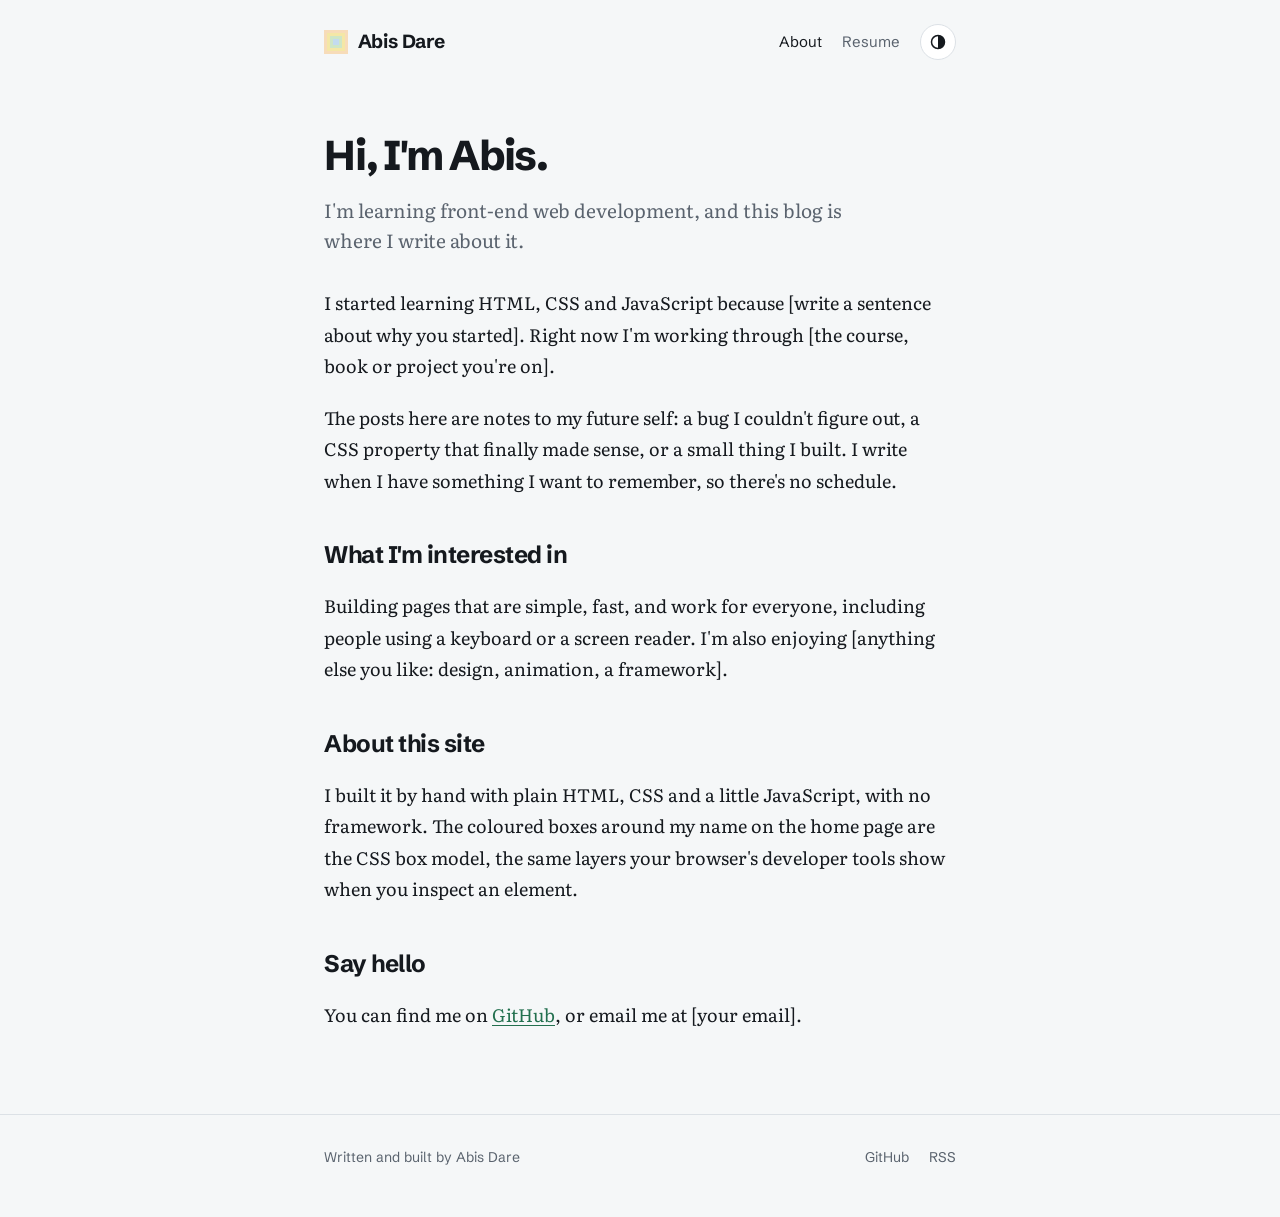
==== about.html @ 07d05f13 "Add blog design: home, post, about and resume pages Co-Authored-By: Claude Opus 5.5 (1M context) <no" ====
<!doctype html>
<html lang="en">
<head>
  <meta charset="utf-8">
  <meta name="viewport" content="width=device-width, initial-scale=1">
  <title>About · Abis</title>
  <meta name="description" content="About Abis and this blog.">
  <link rel="preconnect" href="https://fonts.googleapis.com">
  <link rel="preconnect" href="https://fonts.gstatic.com" crossorigin>
  <link rel="stylesheet" href="https://fonts.googleapis.com/css2?family=JetBrains+Mono:wght@400;500&family=Literata:opsz,wght@7..72,400..600&family=Schibsted+Grotesk:wght@400..900&display=swap">
  <link rel="stylesheet" href="styles.css">
</head>
<body>
  <!--PAGE-->
  <header class="site-header">
    <div class="wrap">
      <a class="logo" href="index.html" aria-label="Abis Dare, home">
        <span class="logo-mark" aria-hidden="true"><span><span><span></span></span></span></span>
        Abis Dare
      </a>
      <nav class="site-nav" aria-label="Main">
        <a href="about.html" aria-current="page">About</a>
        <a href="resume.html">Resume</a>
        <button class="theme-toggle" type="button" aria-label="Switch light or dark theme">
          <svg viewBox="0 0 16 16" aria-hidden="true"><circle cx="8" cy="8" r="6.5" fill="none" stroke="currentColor" stroke-width="1.5"/><path d="M8 1.5a6.5 6.5 0 0 1 0 13z" fill="currentColor"/></svg>
        </button>
      </nav>
    </div>
  </header>

  <main class="page wrap">
    <header class="page-head">
      <h1>Hi, I'm Abis.</h1>
      <p class="lede">I'm learning front-end web development, and this blog is where I write about it.</p>
    </header>

    <div class="prose">
      <p>I started learning HTML, CSS and JavaScript because [write a sentence about why you started]. Right now I'm working through [the course, book or project you're on].</p>

      <p>The posts here are notes to my future self: a bug I couldn't figure out, a CSS property that finally made sense, or a small thing I built. I write when I have something I want to remember, so there's no schedule.</p>

      <h2>What I'm interested in</h2>
      <p>Building pages that are simple, fast, and work for everyone, including people using a keyboard or a screen reader. I'm also enjoying [anything else you like: design, animation, a framework].</p>

      <h2>About this site</h2>
      <p>I built it by hand with plain HTML, CSS and a little JavaScript, with no framework. The coloured boxes around my name on the home page are the CSS box model, the same layers your browser's developer tools show when you inspect an element.</p>

      <h2>Say hello</h2>
      <p>You can find me on <a href="#">GitHub</a>, or email me at [your email].</p>
    </div>
  </main>

  <footer class="site-footer">
    <div class="wrap">
      <p>Written and built by Abis Dare</p>
      <nav aria-label="Elsewhere">
        <a href="#">GitHub</a>
        <a href="#">RSS</a>
      </nav>
    </div>
  </footer>
  <!--/PAGE-->

  <script src="script.js"></script>
</body>
</html>
---- styles.css ----
/* Layout: one calm reading column, left-aligned. The only loud thing is the
   DevTools-style box-model nameplate on the home page. */
:root {
  --bg: #f5f7f8;
  --surface: #ffffff;
  --ink: #15191e;
  --muted: #5a636e;
  --line: #dce1e6;
  --accent: #23704f;
  --accent-soft: #e2f0e8;

  /* box-model layers, as browser inspectors colour them */
  --bm-margin: #f7dcb9;
  --bm-border: #f4e7a6;
  --bm-padding: #cfe6c6;
  --bm-content: #c3dbef;

  --font-display: "Schibsted Grotesk", "Helvetica Neue", Arial, sans-serif;
  --font-body: "Literata", Georgia, "Times New Roman", serif;
  --font-mono: "JetBrains Mono", ui-monospace, "SFMono-Regular", Menlo, monospace;

  --step--1: 0.8125rem;
  --step-0: 1rem;
  --step-1: 1.1875rem;
  --step-2: 1.5rem;
  --step-3: clamp(1.9rem, 1.4rem + 2.2vw, 2.6rem);
  --step-4: clamp(2.6rem, 1.6rem + 5vw, 4.25rem);

  --column: 42rem;
}

@media (prefers-color-scheme: dark) {
  :root:not([data-theme="light"]) {
    --bg: #101317;
    --surface: #161a1f;
    --ink: #e6e9ec;
    --muted: #98a1ab;
    --line: #272d34;
    --accent: #78d2a5;
    --accent-soft: #1a2c24;
    --bm-margin: #4a3520;
    --bm-border: #4a4220;
    --bm-padding: #243f2a;
    --bm-content: #1d3248;
    color-scheme: dark;
  }
}

:root[data-theme="dark"] {
  --bg: #101317;
  --surface: #161a1f;
  --ink: #e6e9ec;
  --muted: #98a1ab;
  --line: #272d34;
  --accent: #78d2a5;
  --accent-soft: #1a2c24;
  --bm-margin: #4a3520;
  --bm-border: #4a4220;
  --bm-padding: #243f2a;
  --bm-content: #1d3248;
  color-scheme: dark;
}

*,
*::before,
*::after { box-sizing: border-box; }

html { -webkit-text-size-adjust: 100%; }

body {
  margin: 0;
  background: var(--bg);
  color: var(--ink);
  font-family: var(--font-display);
  font-size: var(--step-0);
  line-height: 1.55;
}

a { color: inherit; }

:focus-visible {
  outline: 2px solid var(--accent);
  outline-offset: 3px;
  border-radius: 2px;
}

.wrap {
  max-width: var(--column);
  margin-inline: auto;
  padding-inline: 1.25rem;
}

/* ---------- header ---------- */

.site-header {
  padding-block: 1.5rem;
}

.site-header .wrap {
  display: flex;
  align-items: center;
  justify-content: space-between;
  gap: 1rem;
  flex-wrap: wrap;
}

.logo {
  display: inline-flex;
  align-items: center;
  gap: 0.6rem;
  font-weight: 700;
  font-size: var(--step-1);
  letter-spacing: -0.01em;
  text-decoration: none;
}

/* four nested squares: margin, border, padding, content */
.logo-mark {
  width: 1.5rem;
  height: 1.5rem;
  padding: 3px;
  background: var(--bm-margin);
  flex: none;
}
.logo-mark span {
  display: block;
  height: 100%;
  padding: 3px;
  background: var(--bm-border);
}
.logo-mark span span {
  background: var(--bm-padding);
}
.logo-mark span span span {
  padding: 0;
  background: var(--bm-content);
}

.site-nav {
  display: flex;
  align-items: center;
  gap: 1.25rem;
  font-size: 0.9375rem;
}

.site-nav a {
  text-decoration: none;
  color: var(--muted);
}
.site-nav a:hover,
.site-nav a[aria-current="page"] { color: var(--ink); }

.theme-toggle {
  display: inline-grid;
  place-items: center;
  width: 2.25rem;
  height: 2.25rem;
  border: 1px solid var(--line);
  border-radius: 50%;
  background: var(--surface);
  color: var(--ink);
  cursor: pointer;
}
.theme-toggle:hover { border-color: var(--muted); }
.theme-toggle svg { width: 1rem; height: 1rem; }

/* ---------- home: intro ---------- */

.intro {
  padding-block: 3rem 2.5rem;
}

/* The nameplate: the name sits inside its own box model. */
.boxmodel {
  display: inline-block;
  max-width: 100%;
  position: relative;
  font-family: var(--font-mono);
  font-size: 0.6875rem;
  color: var(--muted);
}

.bm-layer {
  position: relative;
  padding: 1.35rem clamp(0.75rem, 3vw, 1.5rem) clamp(0.6rem, 2vw, 1rem);
}
.bm-layer > .bm-label {
  position: absolute;
  top: 0.3rem;
  left: 0.5rem;
  letter-spacing: 0.04em;
  color: color-mix(in srgb, var(--ink) 62%, transparent);
}
.bm-margin { background: var(--bm-margin); border: 1px dashed color-mix(in srgb, var(--ink) 25%, transparent); }
.bm-border { background: var(--bm-border); border: 1px solid color-mix(in srgb, var(--ink) 35%, transparent); }
.bm-padding { background: var(--bm-padding); }
.bm-content {
  background: var(--bm-content);
  padding: 0.2rem 0.6rem;
}

.name {
  margin: 0;
  font-family: var(--font-display);
  font-size: var(--step-4);
  font-weight: 800;
  line-height: 1;
  letter-spacing: -0.035em;
  color: var(--ink);
}

/* the hover tooltip DevTools shows over an element */
.bm-tip {
  position: absolute;
  top: -1.9rem;
  left: 0;
  display: inline-flex;
  gap: 0.5ch;
  padding: 0.2rem 0.5rem;
  background: var(--ink);
  color: var(--bg);
  border-radius: 3px;
  white-space: nowrap;
  font-variant-numeric: tabular-nums;
}
.bm-tip::after {
  content: "";
  position: absolute;
  left: 0.9rem;
  bottom: -4px;
  width: 8px;
  height: 8px;
  background: var(--ink);
  transform: rotate(45deg);
}
.bm-tip b { color: var(--bm-padding); font-weight: 500; }

.tagline {
  margin: 2rem 0 0;
  max-width: 34rem;
  font-family: var(--font-body);
  font-size: var(--step-1);
  line-height: 1.6;
  text-wrap: pretty;
}

/* ---------- home: post list ---------- */

.posts {
  padding-block: 1rem 4rem;
}

.section-head {
  display: flex;
  align-items: baseline;
  justify-content: space-between;
  gap: 1rem;
  flex-wrap: wrap;
  padding-bottom: 1rem;
  border-bottom: 1px solid var(--line);
}

.section-head h2 {
  margin: 0;
  font-size: var(--step-1);
  font-weight: 700;
  letter-spacing: -0.01em;
}

.filters {
  display: flex;
  flex-wrap: wrap;
  gap: 0.375rem;
}

.filter {
  font: inherit;
  font-family: var(--font-mono);
  font-size: var(--step--1);
  padding: 0.25rem 0.6rem;
  border: 1px solid var(--line);
  border-radius: 999px;
  background: transparent;
  color: var(--muted);
  cursor: pointer;
}
.filter:hover { color: var(--ink); border-color: var(--muted); }
.filter[aria-pressed="true"] {
  background: var(--ink);
  border-color: var(--ink);
  color: var(--bg);
}

.post-list {
  list-style: none;
  margin: 0;
  padding: 0;
}

.post-item a {
  display: grid;
  grid-template-columns: 6.5rem minmax(0, 1fr);
  gap: 0.25rem 1.5rem;
  padding-block: 1.6rem;
  border-bottom: 1px solid var(--line);
  text-decoration: none;
}

.post-date {
  grid-row: 1 / span 3;
  padding-top: 0.2rem;
  font-family: var(--font-mono);
  font-size: var(--step--1);
  color: var(--muted);
  font-variant-numeric: tabular-nums;
}

.post-title {
  margin: 0;
  font-size: var(--step-2);
  font-weight: 650;
  line-height: 1.2;
  letter-spacing: -0.02em;
  text-wrap: balance;
}
.post-title span {
  background-image: linear-gradient(var(--accent), var(--accent));
  background-size: 0 2px;
  background-position: 0 100%;
  background-repeat: no-repeat;
  transition: background-size 0.25s ease;
}
.post-item a:hover .post-title span,
.post-item a:focus-visible .post-title span { background-size: 100% 2px; }

.post-summary {
  margin: 0.35rem 0 0;
  font-family: var(--font-body);
  color: var(--muted);
  line-height: 1.6;
  text-wrap: pretty;
}

.post-meta {
  margin-top: 0.6rem;
  display: flex;
  flex-wrap: wrap;
  align-items: center;
  gap: 0.75rem;
  font-family: var(--font-mono);
  font-size: var(--step--1);
  color: var(--muted);
}

/* topic tags are written the way each language would write them */
.tag {
  display: inline-block;
  padding: 0.05rem 0.45rem;
  border-radius: 3px;
  background: var(--accent-soft);
  color: var(--accent);
  font-family: var(--font-mono);
  font-size: var(--step--1);
  font-weight: 500;
  white-space: nowrap;
}

.empty {
  padding-block: 2rem;
  color: var(--muted);
  font-family: var(--font-mono);
  font-size: var(--step--1);
}

/* ---------- single post ---------- */

.article {
  padding-block: 2rem 3rem;
}

.back {
  display: inline-flex;
  gap: 0.4rem;
  font-family: var(--font-mono);
  font-size: var(--step--1);
  color: var(--muted);
  text-decoration: none;
}
.back:hover { color: var(--ink); }

.article-head {
  padding-block: 2.5rem 2rem;
  border-bottom: 1px solid var(--line);
}

.article-head h1 {
  margin: 0.9rem 0 0;
  font-size: var(--step-3);
  font-weight: 750;
  line-height: 1.12;
  letter-spacing: -0.03em;
  text-wrap: balance;
}

.article-head .lede {
  margin: 1rem 0 0;
  font-family: var(--font-body);
  font-size: var(--step-1);
  color: var(--muted);
  line-height: 1.55;
  text-wrap: pretty;
}

.prose {
  padding-top: 2rem;
  font-family: var(--font-body);
  font-size: 1.125rem;
  line-height: 1.75;
}
.prose > * { margin-block: 0 1.25rem; }
.prose h2 {
  margin-top: 2.75rem;
  font-family: var(--font-display);
  font-size: var(--step-2);
  font-weight: 700;
  line-height: 1.25;
  letter-spacing: -0.02em;
}
.prose a {
  color: var(--accent);
  text-decoration-thickness: 1px;
  text-underline-offset: 3px;
}
.prose :not(pre) > code {
  font-family: var(--font-mono);
  font-size: 0.85em;
  padding: 0.1em 0.35em;
  border-radius: 3px;
  -webkit-box-decoration-break: clone;
  box-decoration-break: clone;
  background: var(--surface);
  border: 1px solid var(--line);
}

.code {
  margin-inline: 0;
  border: 1px solid var(--line);
  border-radius: 6px;
  background: var(--surface);
  overflow: hidden;
}
.code figcaption {
  display: flex;
  justify-content: space-between;
  padding: 0.5rem 1rem;
  border-bottom: 1px solid var(--line);
  font-family: var(--font-mono);
  font-size: 0.75rem;
  color: var(--muted);
}
.code pre {
  margin: 0;
  padding: 1rem;
  overflow-x: auto;
  font-family: var(--font-mono);
  font-size: 0.875rem;
  line-height: 1.65;
}
.code .c { color: var(--muted); }
.code .k { color: var(--accent); }
.code mark {
  background: var(--bm-border);
  color: inherit;
  padding: 0.05em 0.2em;
  border-radius: 2px;
}

/* the takeaway box is drawn like an element outline in the inspector */
.takeaway {
  position: relative;
  margin-top: 2.25rem;
  padding: 1.5rem 1.25rem 1.25rem;
  border: 1.5px dashed var(--accent);
  font-family: var(--font-display);
  font-size: 1.0625rem;
  line-height: 1.6;
}
.takeaway::before {
  content: "// what I learned";
  position: absolute;
  top: -0.7rem;
  left: 0.9rem;
  padding-inline: 0.4rem;
  background: var(--bg);
  font-family: var(--font-mono);
  font-size: 0.75rem;
  color: var(--accent);
}
.takeaway p { margin: 0; }

.sources {
  padding-left: 1.2rem;
  font-size: 1rem;
}

.post-nav {
  display: grid;
  grid-template-columns: repeat(2, minmax(0, 1fr));
  gap: 1rem;
  margin-top: 3rem;
  padding-top: 1.5rem;
  border-top: 1px solid var(--line);
}
.post-nav a {
  display: grid;
  gap: 0.25rem;
  text-decoration: none;
}
.post-nav .next { text-align: right; }
.post-nav small {
  font-family: var(--font-mono);
  font-size: 0.75rem;
  color: var(--muted);
}
.post-nav strong {
  font-weight: 600;
  line-height: 1.3;
  text-wrap: balance;
}
.post-nav a:hover strong { color: var(--accent); }

/* ---------- about and resume ---------- */

.page {
  padding-block: 3rem 4rem;
}

.page-head h1 {
  margin: 0;
  font-size: var(--step-3);
  font-weight: 750;
  line-height: 1.12;
  letter-spacing: -0.03em;
  text-wrap: balance;
}

.page-head .lede {
  margin: 1rem 0 0;
  max-width: 34rem;
  font-family: var(--font-body);
  font-size: var(--step-1);
  line-height: 1.6;
  color: var(--muted);
  text-wrap: pretty;
}

.contact {
  margin-top: 1.25rem;
  display: flex;
  flex-wrap: wrap;
  gap: 0.5rem 1.25rem;
  font-family: var(--font-mono);
  font-size: var(--step--1);
  color: var(--muted);
}
.contact a { color: var(--accent); }

.resume-section {
  margin-top: 3rem;
}
.resume-section h2 {
  margin: 0;
  padding-bottom: 0.75rem;
  border-bottom: 1px solid var(--line);
  font-size: var(--step-1);
  font-weight: 700;
  letter-spacing: -0.01em;
}

.entries {
  list-style: none;
  margin: 0;
  padding: 0;
}
.entry {
  display: grid;
  grid-template-columns: 6.5rem minmax(0, 1fr);
  gap: 0.25rem 1.5rem;
  padding-block: 1.25rem;
  border-bottom: 1px solid var(--line);
}
.entry-when {
  grid-row: 1 / span 2;
  padding-top: 0.15rem;
  font-family: var(--font-mono);
  font-size: var(--step--1);
  color: var(--muted);
  font-variant-numeric: tabular-nums;
}
.entry h3 {
  margin: 0;
  font-size: var(--step-1);
  font-weight: 650;
  line-height: 1.3;
}
.entry h3 span {
  font-weight: 400;
  color: var(--muted);
}
.entry p {
  margin: 0;
  font-family: var(--font-body);
  color: var(--muted);
  line-height: 1.6;
}

.skills {
  display: flex;
  flex-wrap: wrap;
  gap: 0.5rem;
  margin: 1.25rem 0 0;
  padding: 0;
  list-style: none;
}

/* ---------- footer ---------- */

.site-footer {
  padding-block: 2rem 3rem;
  border-top: 1px solid var(--line);
  font-size: 0.875rem;
  color: var(--muted);
}
.site-footer .wrap {
  display: flex;
  flex-wrap: wrap;
  justify-content: space-between;
  gap: 0.75rem 1.5rem;
}
.site-footer p { margin: 0; }
.site-footer nav {
  display: flex;
  gap: 1.25rem;
}
.site-footer a { text-decoration: none; }
.site-footer a:hover { color: var(--ink); }

/* ---------- small screens ---------- */

@media (max-width: 34rem) {
  .post-item a { grid-template-columns: minmax(0, 1fr); }
  .post-date { grid-row: auto; padding-top: 0; }
  .intro { padding-block: 2.75rem 2rem; }
  .post-nav { grid-template-columns: minmax(0, 1fr); }
  .post-nav .next { text-align: left; }
  .entry { grid-template-columns: minmax(0, 1fr); }
  .entry-when { grid-row: auto; padding-top: 0; }
}

@media (prefers-reduced-motion: reduce) {
  * { transition: none !important; }
}
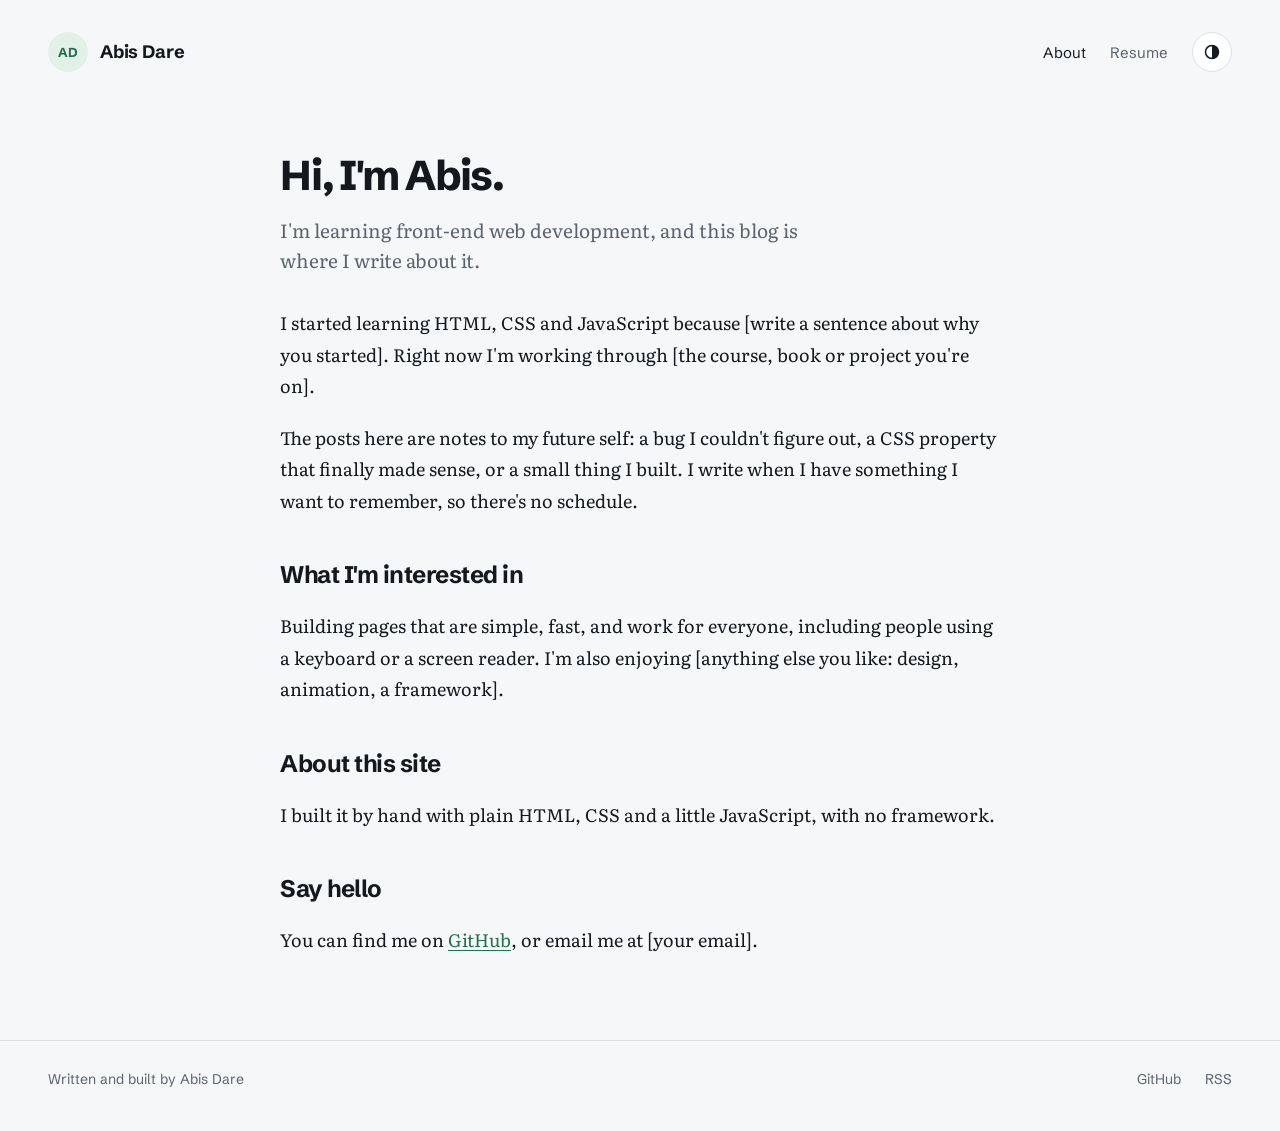
==== commit 9d2f3122: "Redesign homepage: centred intro, full-width header, no box model - Remove the box-model nameplate a" ====
--- a/about.html
+++ b/about.html
@@ -13,9 +13,9 @@
 <body>
   <!--PAGE-->
   <header class="site-header">
-    <div class="wrap">
+    <div class="bar">
       <a class="logo" href="index.html" aria-label="Abis Dare, home">
-        <span class="logo-mark" aria-hidden="true"><span><span><span></span></span></span></span>
+        <span class="avatar" aria-hidden="true">AD</span>
         Abis Dare
       </a>
       <nav class="site-nav" aria-label="Main">
@@ -43,7 +43,7 @@
       <p>Building pages that are simple, fast, and work for everyone, including people using a keyboard or a screen reader. I'm also enjoying [anything else you like: design, animation, a framework].</p>
 
       <h2>About this site</h2>
-      <p>I built it by hand with plain HTML, CSS and a little JavaScript, with no framework. The coloured boxes around my name on the home page are the CSS box model, the same layers your browser's developer tools show when you inspect an element.</p>
+      <p>I built it by hand with plain HTML, CSS and a little JavaScript, with no framework.</p>
 
       <h2>Say hello</h2>
       <p>You can find me on <a href="#">GitHub</a>, or email me at [your email].</p>
@@ -51,7 +51,7 @@
   </main>
 
   <footer class="site-footer">
-    <div class="wrap">
+    <div class="bar">
       <p>Written and built by Abis Dare</p>
       <nav aria-label="Elsewhere">
         <a href="#">GitHub</a>
--- a/styles.css
+++ b/styles.css
@@ -1,5 +1,5 @@
-/* Layout: one calm reading column, left-aligned. The only loud thing is the
-   DevTools-style box-model nameplate on the home page. */
+/* Layout: header and footer run edge to edge; everything else sits in one
+   calm, centred reading column. */
 :root {
   --bg: #f5f7f8;
   --surface: #ffffff;
@@ -9,11 +9,7 @@
   --accent: #23704f;
   --accent-soft: #e2f0e8;
 
-  /* box-model layers, as browser inspectors colour them */
-  --bm-margin: #f7dcb9;
-  --bm-border: #f4e7a6;
-  --bm-padding: #cfe6c6;
-  --bm-content: #c3dbef;
+  --highlight: #f4e7a6;
 
   --font-display: "Schibsted Grotesk", "Helvetica Neue", Arial, sans-serif;
   --font-body: "Literata", Georgia, "Times New Roman", serif;
@@ -26,7 +22,8 @@
   --step-3: clamp(1.9rem, 1.4rem + 2.2vw, 2.6rem);
   --step-4: clamp(2.6rem, 1.6rem + 5vw, 4.25rem);
 
-  --column: 42rem;
+  --column: 45rem;
+  --gutter: clamp(1.25rem, 4vw, 3rem);
 }
 
 @media (prefers-color-scheme: dark) {
@@ -38,10 +35,7 @@
     --line: #272d34;
     --accent: #78d2a5;
     --accent-soft: #1a2c24;
-    --bm-margin: #4a3520;
-    --bm-border: #4a4220;
-    --bm-padding: #243f2a;
-    --bm-content: #1d3248;
+    --highlight: #4a4220;
     color-scheme: dark;
   }
 }
@@ -54,10 +48,7 @@
   --line: #272d34;
   --accent: #78d2a5;
   --accent-soft: #1a2c24;
-  --bm-margin: #4a3520;
-  --bm-border: #4a4220;
-  --bm-padding: #243f2a;
-  --bm-content: #1d3248;
+  --highlight: #4a4220;
   color-scheme: dark;
 }
 
@@ -85,62 +76,73 @@
 }
 
 .wrap {
-  max-width: var(--column);
+  max-width: calc(var(--column) + 2 * var(--gutter));
   margin-inline: auto;
-  padding-inline: 1.25rem;
-}
-
-/* ---------- header ---------- */
-
-.site-header {
-  padding-block: 1.5rem;
-}
-
-.site-header .wrap {
+  padding-inline: var(--gutter);
+}
+
+/* header and footer bars span the full page width */
+.bar {
   display: flex;
   align-items: center;
   justify-content: space-between;
-  gap: 1rem;
+  gap: 1rem 1.5rem;
   flex-wrap: wrap;
+  padding-inline: var(--gutter);
+}
+
+.visually-hidden {
+  position: absolute;
+  width: 1px;
+  height: 1px;
+  overflow: hidden;
+  clip: rect(0 0 0 0);
+  white-space: nowrap;
+}
+
+/* ---------- header ---------- */
+
+.site-header {
+  padding-block: 2rem;
 }
 
 .logo {
   display: inline-flex;
   align-items: center;
-  gap: 0.6rem;
+  gap: 0.75rem;
   font-weight: 700;
-  font-size: var(--step-1);
+  font-size: 1.125rem;
+  line-height: 1;
   letter-spacing: -0.01em;
   text-decoration: none;
 }
 
-/* four nested squares: margin, border, padding, content */
-.logo-mark {
-  width: 1.5rem;
-  height: 1.5rem;
-  padding: 3px;
-  background: var(--bm-margin);
+/* round photo spot; swap the initials for an <img> when there is a photo */
+.avatar {
+  display: grid;
+  place-items: center;
   flex: none;
-}
-.logo-mark span {
-  display: block;
+  width: 2.5rem;
+  height: 2.5rem;
+  border-radius: 50%;
+  overflow: hidden;
+  background: var(--accent-soft);
+  color: var(--accent);
+  font-size: 0.8125rem;
+  font-weight: 700;
+}
+.avatar img {
+  width: 100%;
   height: 100%;
-  padding: 3px;
-  background: var(--bm-border);
-}
-.logo-mark span span {
-  background: var(--bm-padding);
-}
-.logo-mark span span span {
-  padding: 0;
-  background: var(--bm-content);
+  object-fit: cover;
 }
 
 .site-nav {
   display: flex;
   align-items: center;
-  gap: 1.25rem;
+  gap: 1.5rem;
   font-size: 0.9375rem;
+  line-height: 1;
 }
 
 .site-nav a {
@@ -153,8 +155,9 @@
 .theme-toggle {
   display: inline-grid;
   place-items: center;
-  width: 2.25rem;
-  height: 2.25rem;
+  width: 2.5rem;
+  height: 2.5rem;
+  padding: 0;
   border: 1px solid var(--line);
   border-radius: 50%;
   background: var(--surface);
@@ -167,92 +170,42 @@
 /* ---------- home: intro ---------- */
 
 .intro {
-  padding-block: 3rem 2.5rem;
-}
-
-/* The nameplate: the name sits inside its own box model. */
-.boxmodel {
-  display: inline-block;
-  max-width: 100%;
-  position: relative;
-  font-family: var(--font-mono);
-  font-size: 0.6875rem;
-  color: var(--muted);
-}
-
-.bm-layer {
-  position: relative;
-  padding: 1.35rem clamp(0.75rem, 3vw, 1.5rem) clamp(0.6rem, 2vw, 1rem);
-}
-.bm-layer > .bm-label {
-  position: absolute;
-  top: 0.3rem;
-  left: 0.5rem;
-  letter-spacing: 0.04em;
-  color: color-mix(in srgb, var(--ink) 62%, transparent);
-}
-.bm-margin { background: var(--bm-margin); border: 1px dashed color-mix(in srgb, var(--ink) 25%, transparent); }
-.bm-border { background: var(--bm-border); border: 1px solid color-mix(in srgb, var(--ink) 35%, transparent); }
-.bm-padding { background: var(--bm-padding); }
-.bm-content {
-  background: var(--bm-content);
-  padding: 0.2rem 0.6rem;
-}
-
-.name {
-  margin: 0;
-  font-family: var(--font-display);
-  font-size: var(--step-4);
-  font-weight: 800;
-  line-height: 1;
-  letter-spacing: -0.035em;
-  color: var(--ink);
-}
-
-/* the hover tooltip DevTools shows over an element */
-.bm-tip {
-  position: absolute;
-  top: -1.9rem;
-  left: 0;
-  display: inline-flex;
-  gap: 0.5ch;
-  padding: 0.2rem 0.5rem;
-  background: var(--ink);
-  color: var(--bg);
-  border-radius: 3px;
-  white-space: nowrap;
-  font-variant-numeric: tabular-nums;
-}
-.bm-tip::after {
-  content: "";
-  position: absolute;
-  left: 0.9rem;
-  bottom: -4px;
-  width: 8px;
-  height: 8px;
-  background: var(--ink);
-  transform: rotate(45deg);
-}
-.bm-tip b { color: var(--bm-padding); font-weight: 500; }
+  display: flex;
+  flex-direction: column;
+  align-items: center;
+  gap: 1.25rem;
+  padding-block: 2rem 4rem;
+  text-align: center;
+}
 
 .tagline {
-  margin: 2rem 0 0;
-  max-width: 34rem;
+  margin: 0;
+  max-width: 32.5rem;
   font-family: var(--font-body);
-  font-size: var(--step-1);
-  line-height: 1.6;
-  text-wrap: pretty;
-}
+  font-size: 1.3125rem;
+  line-height: 1.62;
+  text-wrap: balance;
+}
+
+.intro-links {
+  display: flex;
+  gap: 1.25rem;
+  margin: 0;
+  font-family: var(--font-mono);
+  font-size: var(--step--1);
+}
+.intro-links a { text-underline-offset: 4px; }
+.intro-links a:hover { color: var(--accent); }
 
 /* ---------- home: post list ---------- */
 
 .posts {
-  padding-block: 1rem 4rem;
+  padding-block: 0 4rem;
 }
 
 .section-head {
   display: flex;
-  align-items: baseline;
+  align-items: center;
   justify-content: space-between;
   gap: 1rem;
   flex-wrap: wrap;
@@ -262,7 +215,8 @@
 
 .section-head h2 {
   margin: 0;
-  font-size: var(--step-1);
+  font-size: 1.125rem;
+  line-height: 1.75rem;
   font-weight: 700;
   letter-spacing: -0.01em;
 }
@@ -276,8 +230,9 @@
 .filter {
   font: inherit;
   font-family: var(--font-mono);
-  font-size: var(--step--1);
-  padding: 0.25rem 0.6rem;
+  font-size: 0.75rem;
+  height: 1.75rem;
+  padding: 0 0.625rem;
   border: 1px solid var(--line);
   border-radius: 999px;
   background: transparent;
@@ -298,28 +253,23 @@
 }
 
 .post-item a {
-  display: grid;
-  grid-template-columns: 6.5rem minmax(0, 1fr);
-  gap: 0.25rem 1.5rem;
-  padding-block: 1.6rem;
+  display: flex;
+  flex-direction: column;
+  gap: 0.5rem;
+  padding-block: 1.5rem;
   border-bottom: 1px solid var(--line);
   text-decoration: none;
 }
 
 .post-date {
-  grid-row: 1 / span 3;
-  padding-top: 0.2rem;
-  font-family: var(--font-mono);
-  font-size: var(--step--1);
-  color: var(--muted);
   font-variant-numeric: tabular-nums;
 }
 
 .post-title {
   margin: 0;
-  font-size: var(--step-2);
+  font-size: 1.375rem;
   font-weight: 650;
-  line-height: 1.2;
+  line-height: 1.75rem;
   letter-spacing: -0.02em;
   text-wrap: balance;
 }
@@ -334,7 +284,7 @@
 .post-item a:focus-visible .post-title span { background-size: 100% 2px; }
 
 .post-summary {
-  margin: 0.35rem 0 0;
+  margin: 0;
   font-family: var(--font-body);
   color: var(--muted);
   line-height: 1.6;
@@ -342,13 +292,12 @@
 }
 
 .post-meta {
-  margin-top: 0.6rem;
   display: flex;
   flex-wrap: wrap;
   align-items: center;
-  gap: 0.75rem;
-  font-family: var(--font-mono);
-  font-size: var(--step--1);
+  gap: 0.5rem;
+  font-family: var(--font-mono);
+  font-size: 0.75rem;
   color: var(--muted);
 }
 
@@ -364,6 +313,8 @@
   font-weight: 500;
   white-space: nowrap;
 }
+
+.post-meta .tag { font-size: inherit; }
 
 .empty {
   padding-block: 2rem;
@@ -469,7 +420,7 @@
 .code .c { color: var(--muted); }
 .code .k { color: var(--accent); }
 .code mark {
-  background: var(--bm-border);
+  background: var(--highlight);
   color: inherit;
   padding: 0.05em 0.2em;
   border-radius: 2px;
@@ -626,21 +577,16 @@
 /* ---------- footer ---------- */
 
 .site-footer {
-  padding-block: 2rem 3rem;
+  padding-block: 1.75rem 1.5rem;
   border-top: 1px solid var(--line);
   font-size: 0.875rem;
   color: var(--muted);
 }
-.site-footer .wrap {
-  display: flex;
-  flex-wrap: wrap;
-  justify-content: space-between;
-  gap: 0.75rem 1.5rem;
-}
+.site-footer .bar { padding-bottom: 1rem; }
 .site-footer p { margin: 0; }
 .site-footer nav {
   display: flex;
-  gap: 1.25rem;
+  gap: 1.5rem;
 }
 .site-footer a { text-decoration: none; }
 .site-footer a:hover { color: var(--ink); }
@@ -648,9 +594,7 @@
 /* ---------- small screens ---------- */
 
 @media (max-width: 34rem) {
-  .post-item a { grid-template-columns: minmax(0, 1fr); }
-  .post-date { grid-row: auto; padding-top: 0; }
-  .intro { padding-block: 2.75rem 2rem; }
+  .intro { padding-block: 1.5rem 3rem; }
   .post-nav { grid-template-columns: minmax(0, 1fr); }
   .post-nav .next { text-align: left; }
   .entry { grid-template-columns: minmax(0, 1fr); }
